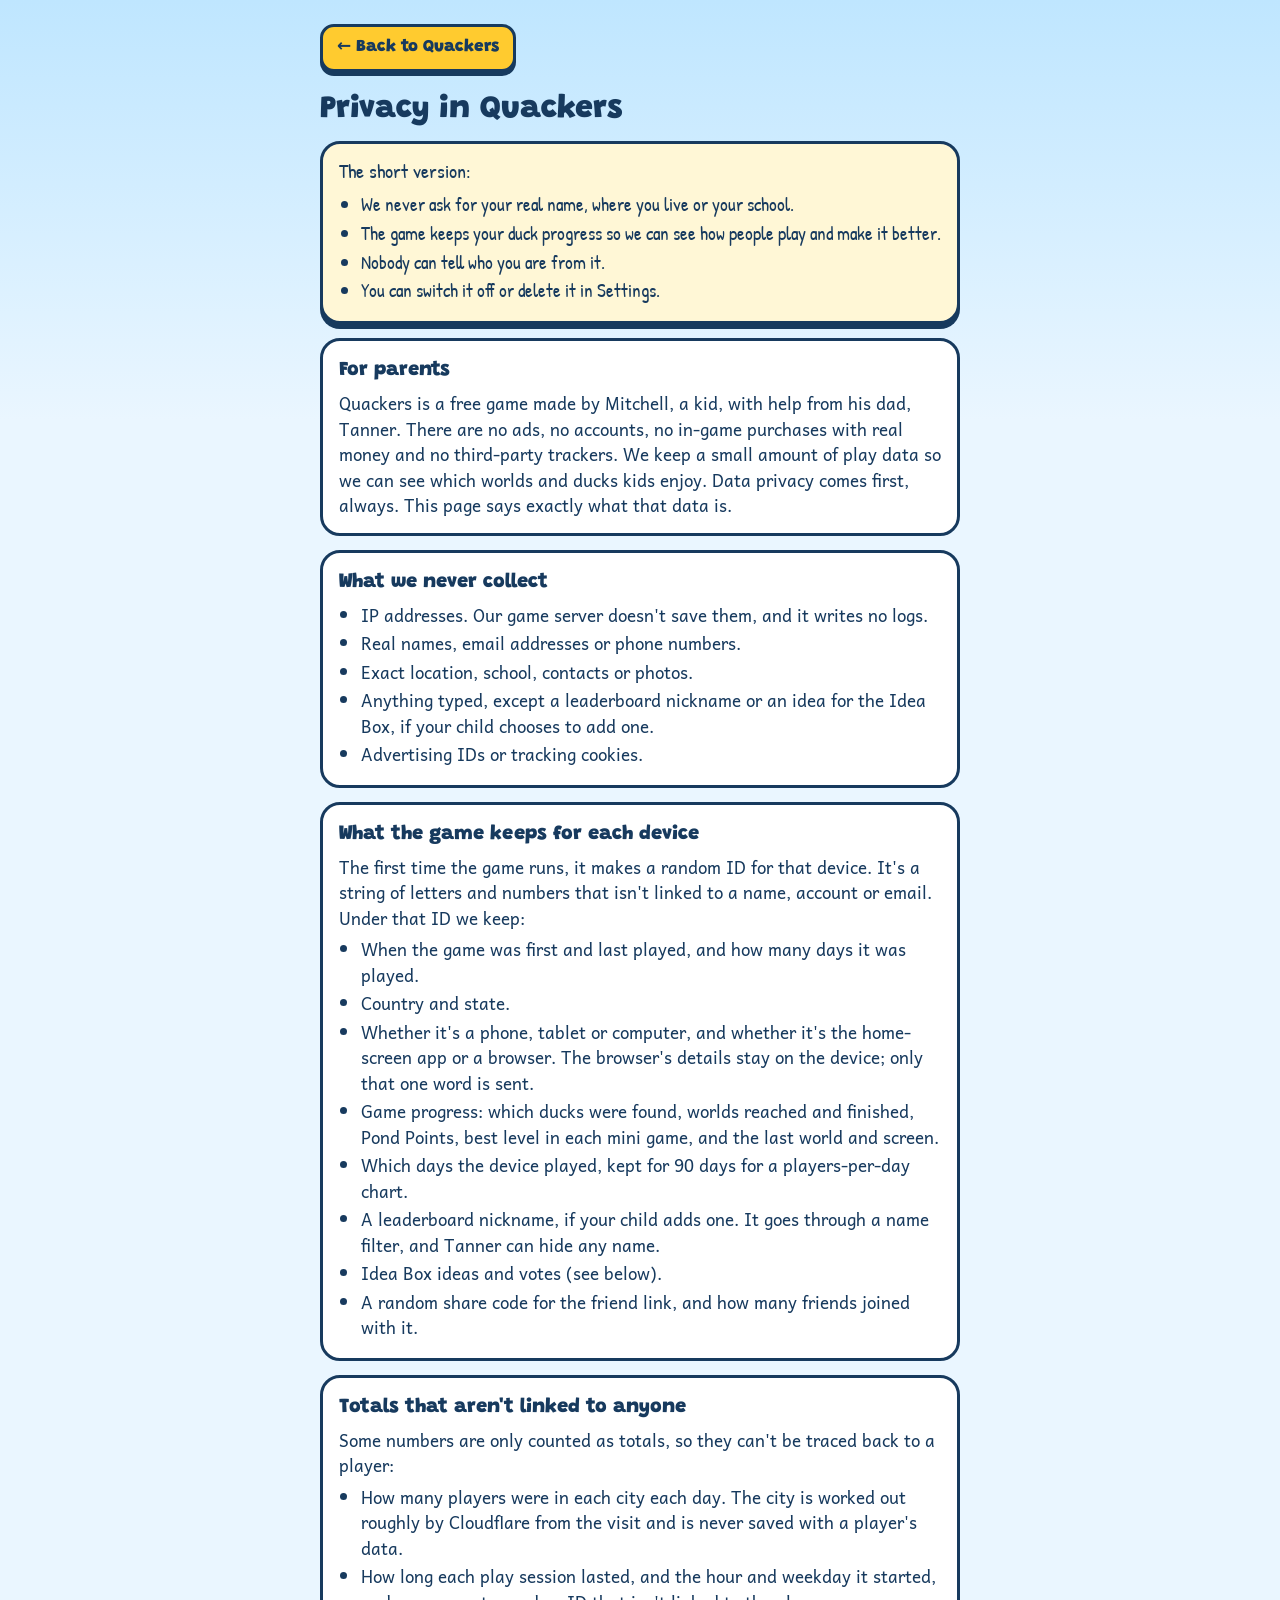
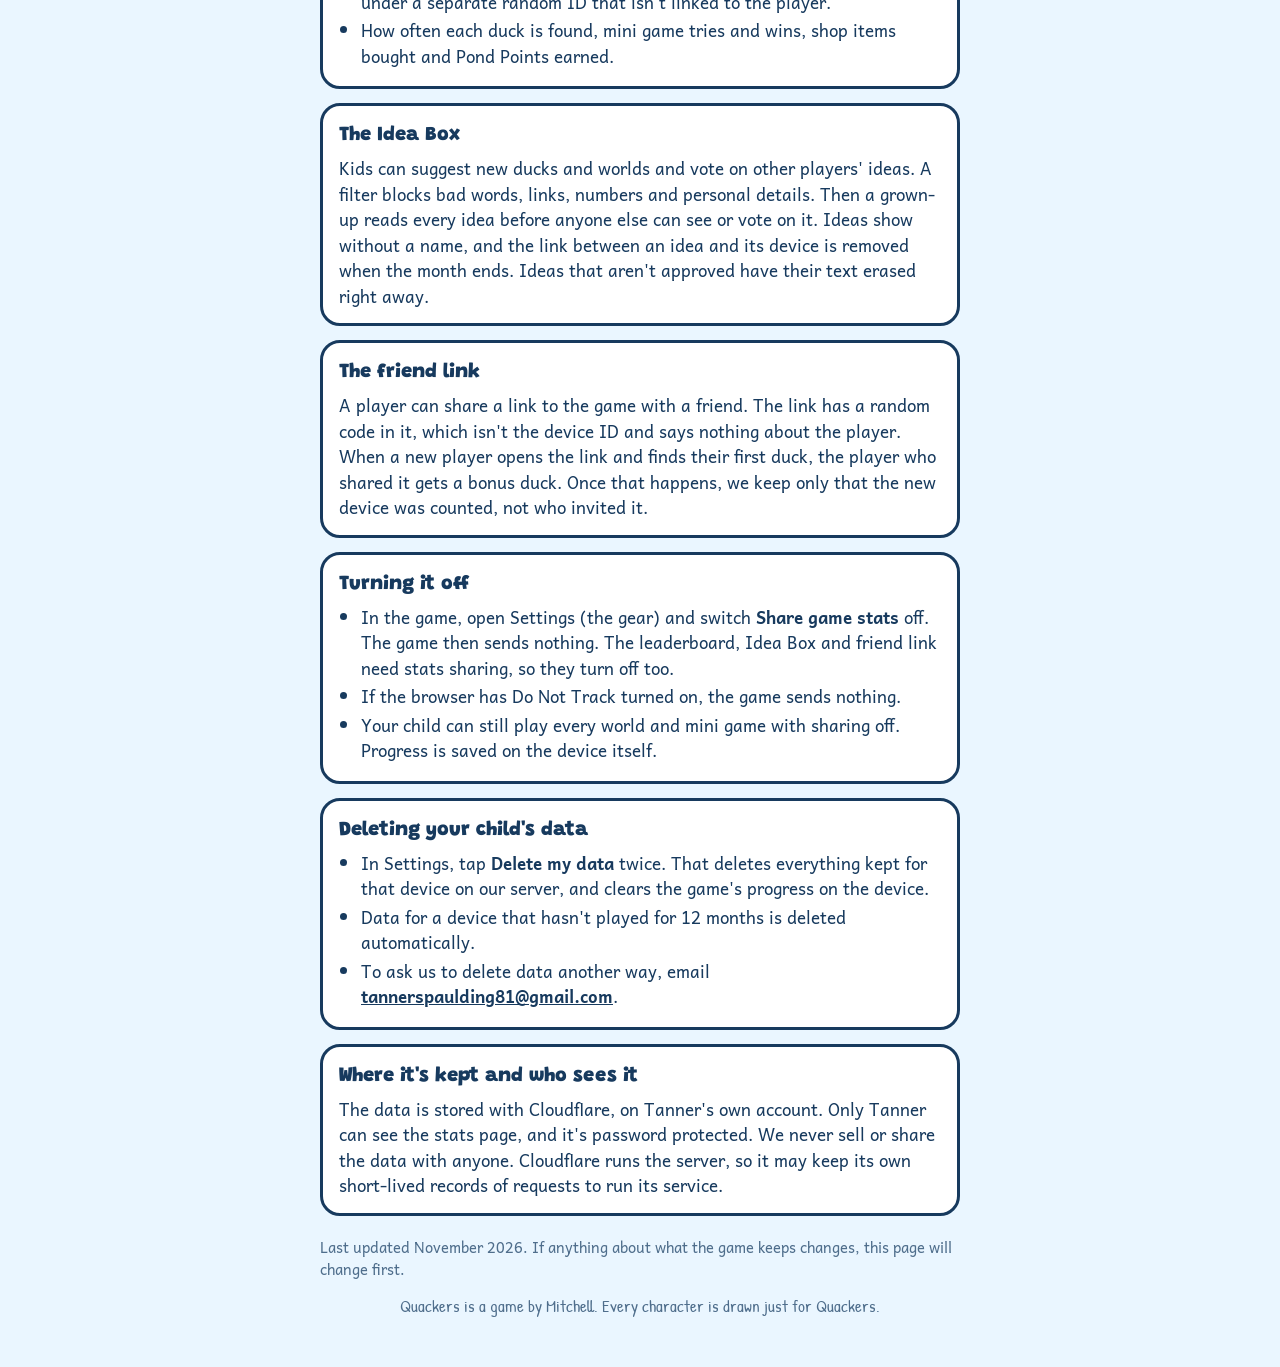
==== privacy/index.html @ 3803e524 "Idea box, friend link with share sheet, privacy page, special and holiday duck counters Co-Authored-" ====
<!doctype html>
<html lang="en">
<head>
<meta charset="utf-8">
<meta name="viewport" content="width=device-width, initial-scale=1, viewport-fit=cover">
<title>Quackers privacy</title>
<meta name="description" content="What the Quackers game keeps, what it never keeps, and how to delete it.">
<link rel="icon" href="/brand/quackers-icon.svg" type="image/svg+xml">
<link rel="preconnect" href="https://fonts.googleapis.com">
<link rel="preconnect" href="https://fonts.gstatic.com" crossorigin>
<link rel="stylesheet" href="https://fonts.googleapis.com/css2?family=Andika:wght@400;700&family=Grandstander:wght@800;900&family=Patrick+Hand&display=swap">
<style>
:root{--ink:#173A5E;--duck:#FFCB2F;--lily:#3FB86A;--dim:#4F6E8C;--sky-top:#BFE6FF;--sky-bot:#EAF6FF;--card:#FFFFFF;--text:#173A5E;--muted:#4F6E8C;--line:#173A5E;
  --display:"Grandstander","Arial Rounded MT Bold",system-ui,sans-serif;--body:"Andika","Trebuchet MS",system-ui,sans-serif;--note:"Patrick Hand","Comic Neue",cursive}
@media (prefers-color-scheme: dark){:root{--sky-top:#14314F;--sky-bot:#0D1F33;--card:#173352;--text:#EAF4FF;--muted:#9DB7D2;--line:#6F93B8;color-scheme:dark}}
*{box-sizing:border-box}
html{background:var(--sky-bot)}
body{margin:0;color:var(--text);font-family:var(--body);font-size:17px;line-height:1.5;background:linear-gradient(var(--sky-top) 0,var(--sky-bot) 420px) no-repeat,var(--sky-bot);
  padding:24px 16px 48px;padding:calc(24px + env(safe-area-inset-top,0px)) max(16px,env(safe-area-inset-right,0px)) 48px max(16px,env(safe-area-inset-left,0px))}
main{max-width:640px;margin:0 auto;display:flex;flex-direction:column;gap:14px}
.back{align-self:flex-start;display:inline-flex;align-items:center;gap:6px;font-family:var(--display);font-weight:900;color:var(--ink);background:var(--duck);border:3px solid var(--ink);border-radius:14px;padding:8px 14px;box-shadow:0 4px 0 var(--ink);text-decoration:none;min-height:44px}
h1{font-family:var(--display);font-weight:900;font-size:2rem;line-height:1.1;margin:6px 0 0}
h2{font-family:var(--display);font-weight:900;font-size:1.25rem;margin:0 0 6px}
.card{background:var(--card);border:3px solid var(--line);border-radius:20px;padding:14px 16px}
.kid{background:#FFF7D6;color:#173A5E;border-color:#173A5E;box-shadow:0 5px 0 #173A5E}
.kid p{font-family:var(--note);font-size:1.25rem;line-height:1.3;margin:0}
.kid ul{margin:8px 0 0;padding-left:22px;font-family:var(--note);font-size:1.2rem;line-height:1.35}
ul{margin:6px 0 0;padding-left:22px}
li{margin:3px 0}
p{margin:6px 0 0}
.card>p:first-of-type,.card>h2+p{margin-top:0}
.small{font-size:.92rem;color:var(--muted)}
.mail{color:inherit;font-weight:700;text-decoration:underline;overflow-wrap:anywhere}
.ask{background:#FFE9C7;color:#173A5E;border:2px dashed #C9761C;border-radius:10px;padding:1px 6px;font-weight:700}
footer{text-align:center;font-family:var(--note);font-size:1.05rem;color:var(--muted)}
</style>
</head>
<body>
<main>
<a class="back" href="/">&larr; Back to Quackers</a>
<h1>Privacy in Quackers</h1>

<section class="card kid" aria-label="The short version for kids">
<p>The short version:</p>
<ul>
<li>We never ask for your real name, where you live or your school.</li>
<li>The game keeps your duck progress so we can see how people play and make it better.</li>
<li>Nobody can tell who you are from it.</li>
<li>You can switch it off or delete it in Settings.</li>
</ul>
</section>

<section class="card">
<h2>For parents</h2>
<p>Quackers is a free game made by Mitchell, a kid, with help from his dad, Tanner. There are no ads, no accounts, no in-game purchases with real money and no third-party trackers. We keep a small amount of play data so we can see which worlds and ducks kids enjoy. Data privacy comes first, always. This page says exactly what that data is.</p>
</section>

<section class="card">
<h2>What we never collect</h2>
<ul>
<li>IP addresses. Our game server doesn't save them, and it writes no logs.</li>
<li>Real names, email addresses or phone numbers.</li>
<li>Exact location, school, contacts or photos.</li>
<li>Anything typed, except a leaderboard nickname or an idea for the Idea Box, if your child chooses to add one.</li>
<li>Advertising IDs or tracking cookies.</li>
</ul>
</section>

<section class="card">
<h2>What the game keeps for each device</h2>
<p>The first time the game runs, it makes a random ID for that device. It's a string of letters and numbers that isn't linked to a name, account or email. Under that ID we keep:</p>
<ul>
<li>When the game was first and last played, and how many days it was played.</li>
<li>Country and state.</li>
<li>Whether it's a phone, tablet or computer, and whether it's the home-screen app or a browser. The browser's details stay on the device; only that one word is sent.</li>
<li>Game progress: which ducks were found, worlds reached and finished, Pond Points, best level in each mini game, and the last world and screen.</li>
<li>Which days the device played, kept for 90 days for a players-per-day chart.</li>
<li>A leaderboard nickname, if your child adds one. It goes through a name filter, and Tanner can hide any name.</li>
<li>Idea Box ideas and votes (see below).</li>
<li>A random share code for the friend link, and how many friends joined with it.</li>
</ul>
</section>

<section class="card">
<h2>Totals that aren't linked to anyone</h2>
<p>Some numbers are only counted as totals, so they can't be traced back to a player:</p>
<ul>
<li>How many players were in each city each day. The city is worked out roughly by Cloudflare from the visit and is never saved with a player's data.</li>
<li>How long each play session lasted, and the hour and weekday it started, under a separate random ID that isn't linked to the player.</li>
<li>How often each duck is found, mini game tries and wins, shop items bought and Pond Points earned.</li>
</ul>
</section>

<section class="card">
<h2>The Idea Box</h2>
<p>Kids can suggest new ducks and worlds and vote on other players' ideas. A filter blocks bad words, links, numbers and personal details. Then a grown-up reads every idea before anyone else can see or vote on it. Ideas show without a name, and the link between an idea and its device is removed when the month ends. Ideas that aren't approved have their text erased right away.</p>
</section>

<section class="card">
<h2>The friend link</h2>
<p>A player can share a link to the game with a friend. The link has a random code in it, which isn't the device ID and says nothing about the player. When a new player opens the link and finds their first duck, the player who shared it gets a bonus duck. Once that happens, we keep only that the new device was counted, not who invited it.</p>
</section>

<section class="card">
<h2>Turning it off</h2>
<ul>
<li>In the game, open Settings (the gear) and switch <b>Share game stats</b> off. The game then sends nothing. The leaderboard, Idea Box and friend link need stats sharing, so they turn off too.</li>
<li>If the browser has Do Not Track turned on, the game sends nothing.</li>
<li>Your child can still play every world and mini game with sharing off. Progress is saved on the device itself.</li>
</ul>
</section>

<section class="card">
<h2>Deleting your child's data</h2>
<ul>
<li>In Settings, tap <b>Delete my data</b> twice. That deletes everything kept for that device on our server, and clears the game's progress on the device.</li>
<li>Data for a device that hasn't played for 12 months is deleted automatically.</li>
<li>To ask us to delete data another way, email <!-- Parent contact email: change it here only. --><a class="mail" href="mailto:tannerspaulding81@gmail.com?subject=Quackers%20data">tannerspaulding81@gmail.com</a>.</li>
</ul>
</section>

<section class="card">
<h2>Where it's kept and who sees it</h2>
<p>The data is stored with Cloudflare, on Tanner's own account. Only Tanner can see the stats page, and it's password protected. We never sell or share the data with anyone. Cloudflare runs the server, so it may keep its own short-lived records of requests to run its service.</p>
</section>

<p class="small">Last updated November 2026. If anything about what the game keeps changes, this page will change first.</p>
<footer>Quackers is a game by Mitchell. Every character is drawn just for Quackers.</footer>
</main>
</body>
</html>
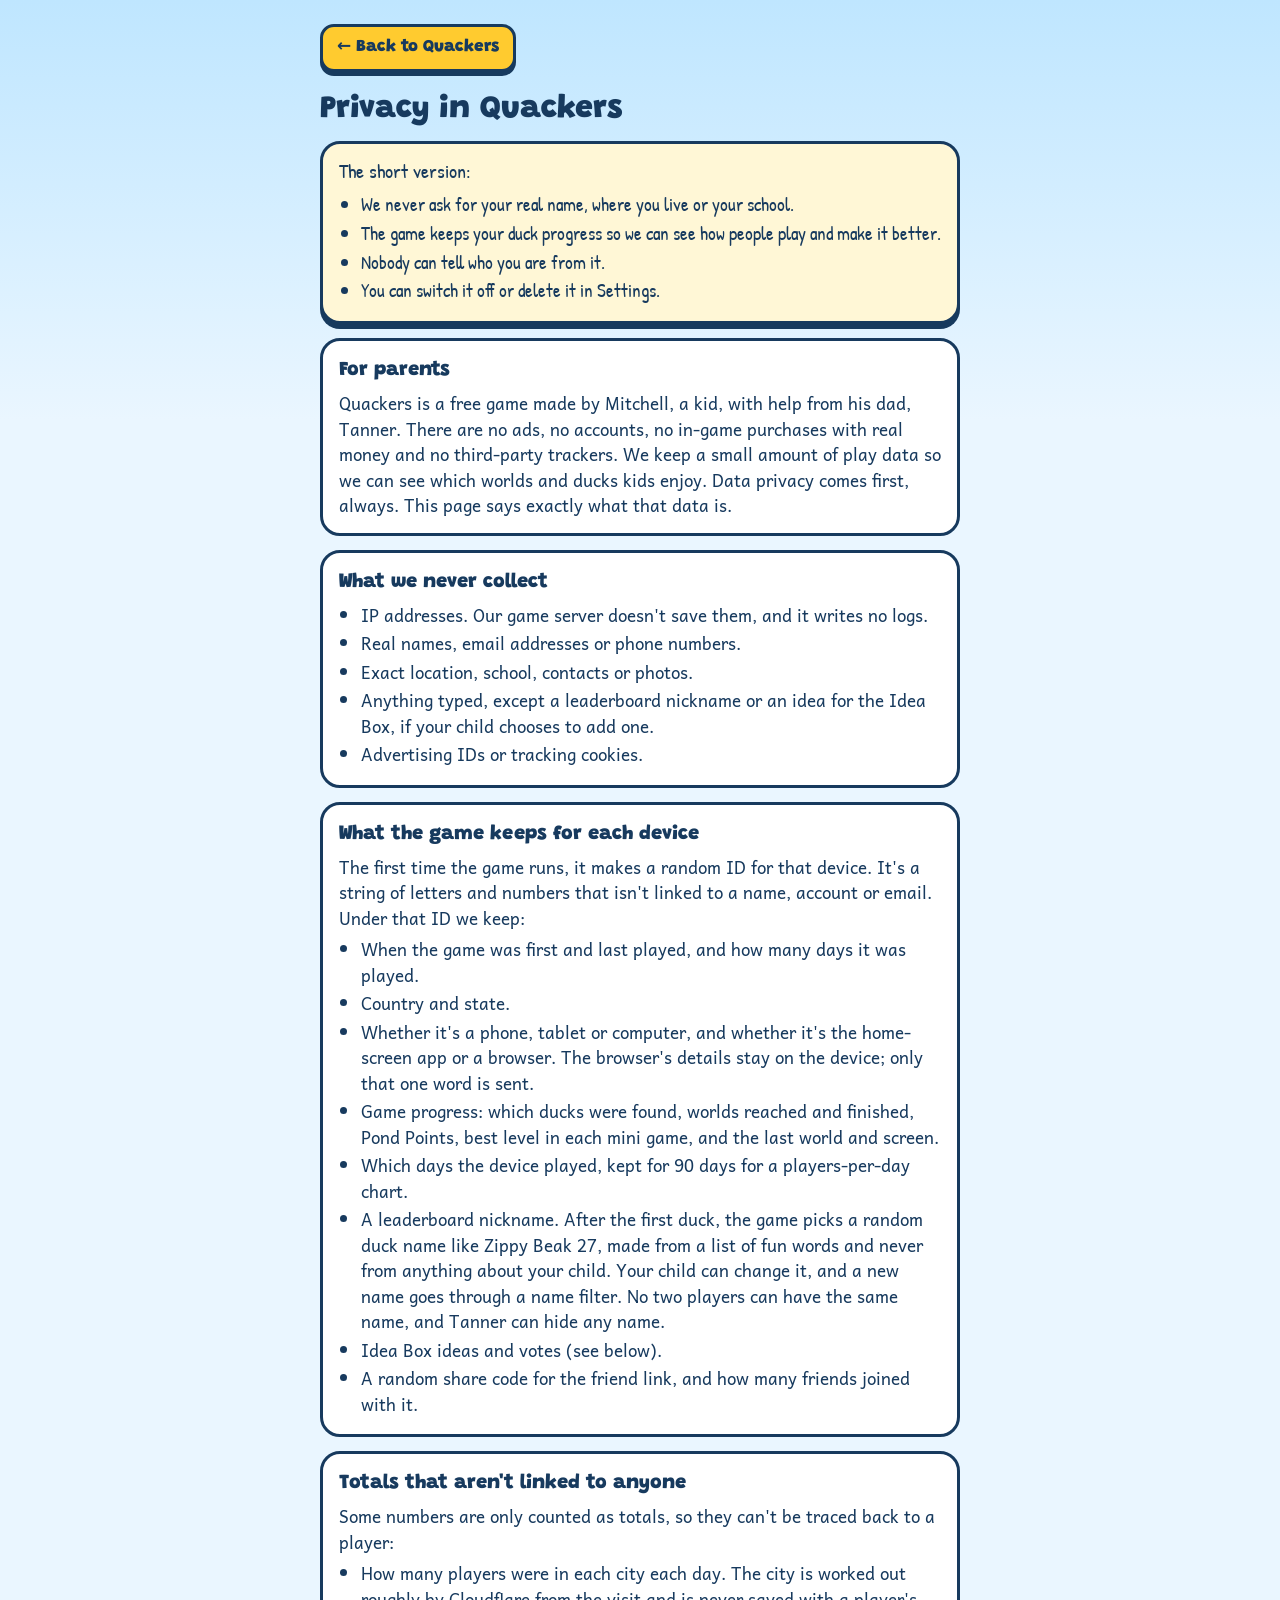
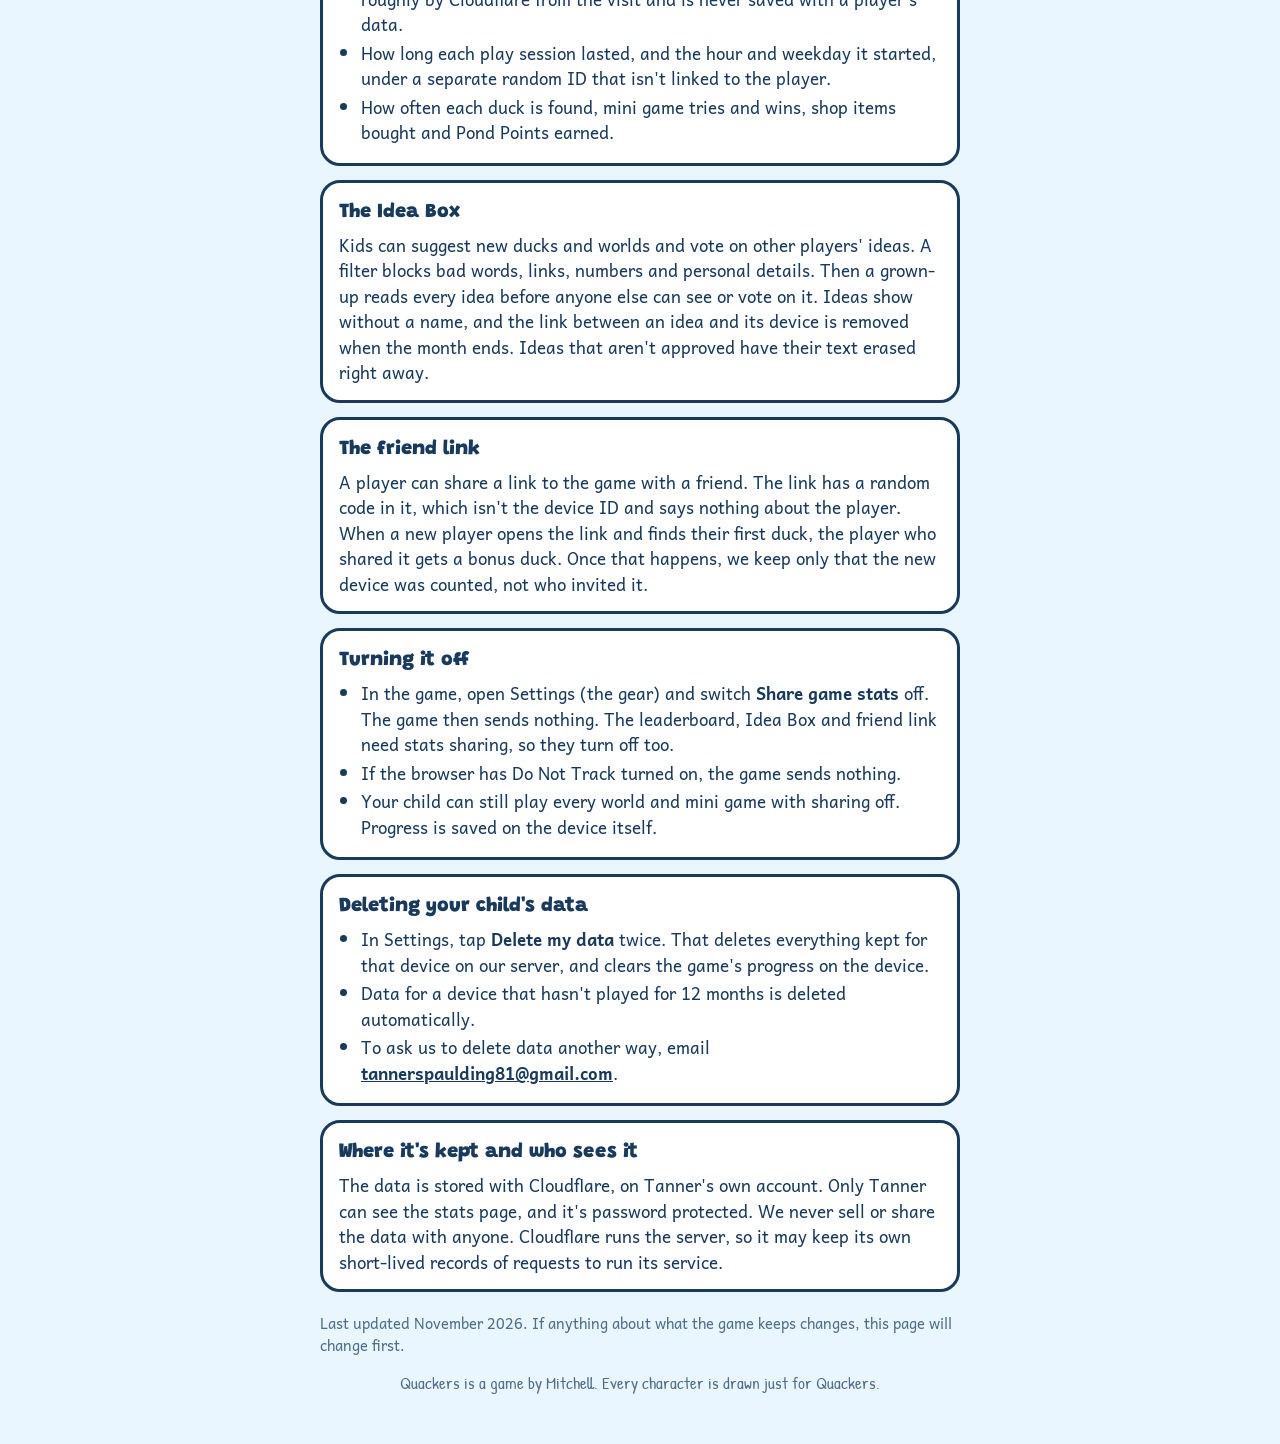
==== commit 471c85ec: "Slim home header, holiday pop-up, Top Ducks auto names and top 25, fail-quietly stats - Duck, specia" ====
--- a/privacy/index.html
+++ b/privacy/index.html
@@ -75,7 +75,7 @@
 <li>Whether it's a phone, tablet or computer, and whether it's the home-screen app or a browser. The browser's details stay on the device; only that one word is sent.</li>
 <li>Game progress: which ducks were found, worlds reached and finished, Pond Points, best level in each mini game, and the last world and screen.</li>
 <li>Which days the device played, kept for 90 days for a players-per-day chart.</li>
-<li>A leaderboard nickname, if your child adds one. It goes through a name filter, and Tanner can hide any name.</li>
+<li>A leaderboard nickname. After the first duck, the game picks a random duck name like Zippy Beak 27, made from a list of fun words and never from anything about your child. Your child can change it, and a new name goes through a name filter. No two players can have the same name, and Tanner can hide any name.</li>
 <li>Idea Box ideas and votes (see below).</li>
 <li>A random share code for the friend link, and how many friends joined with it.</li>
 </ul>
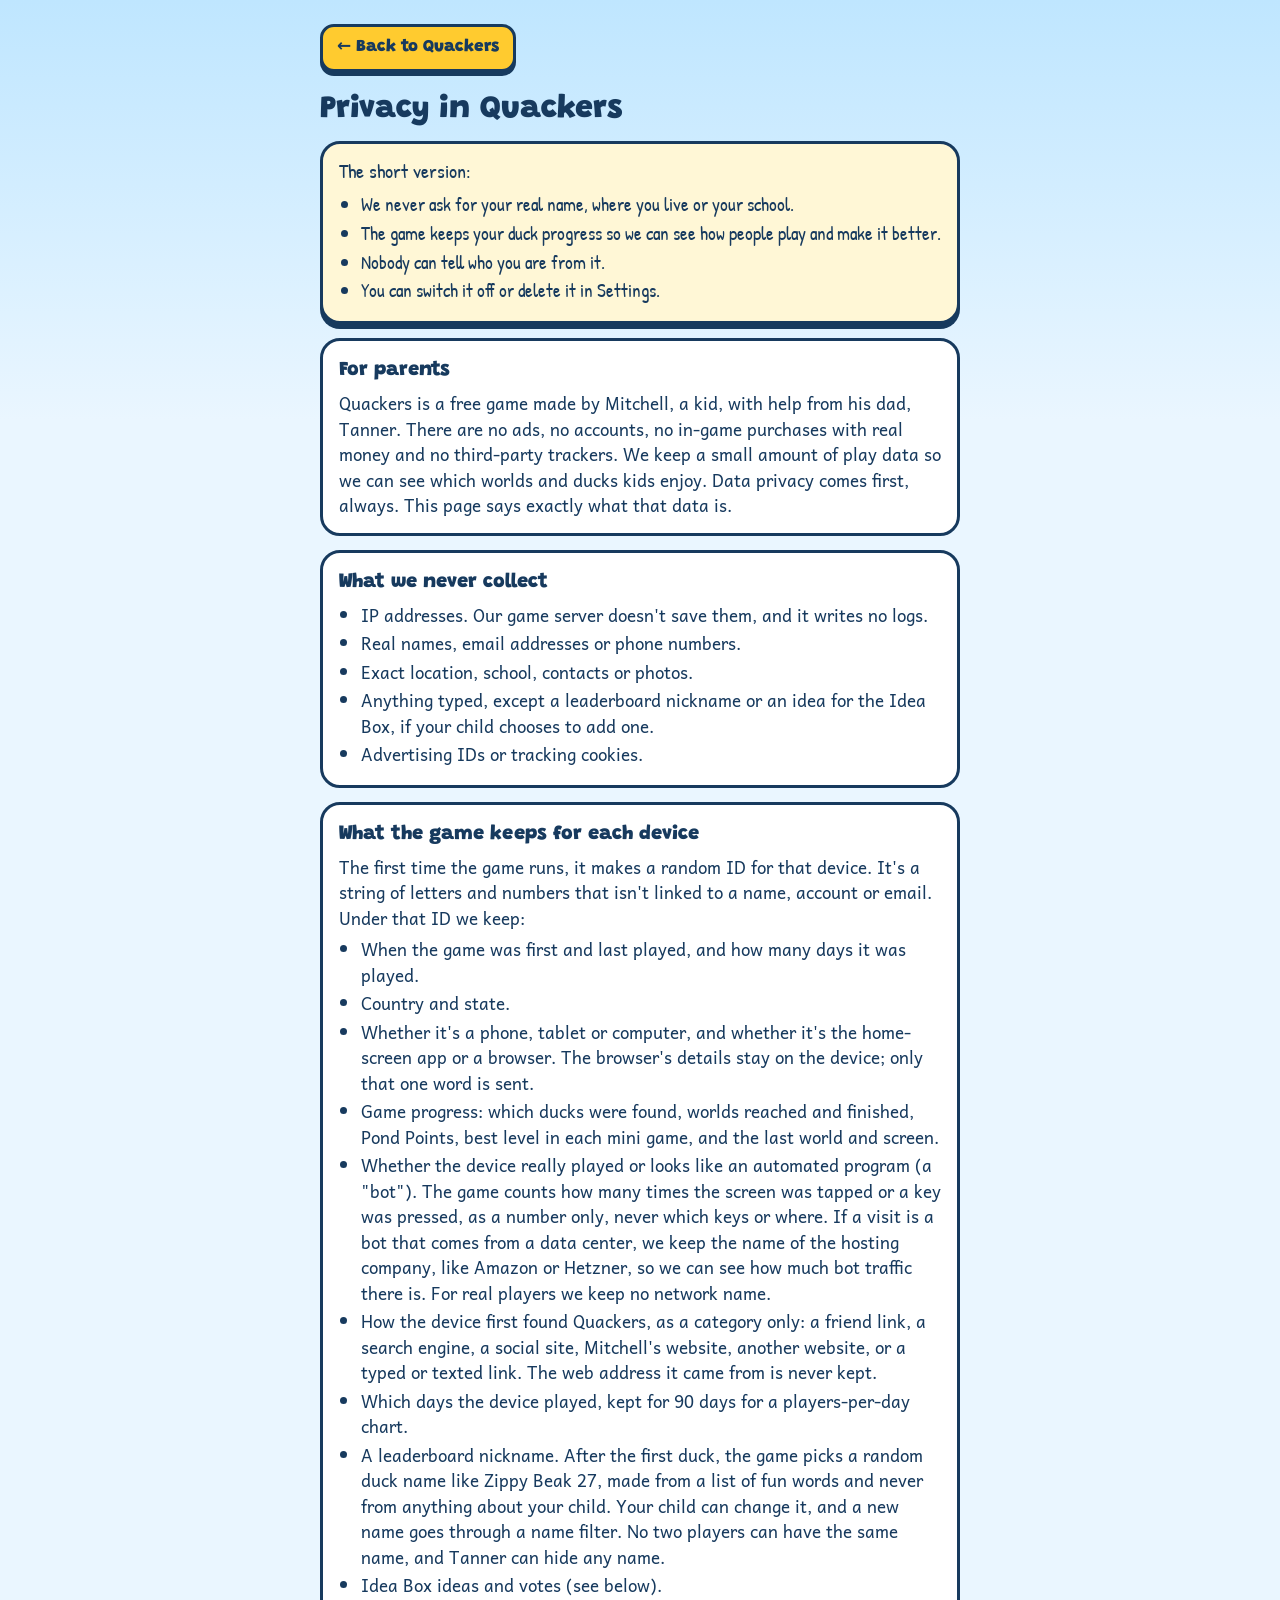
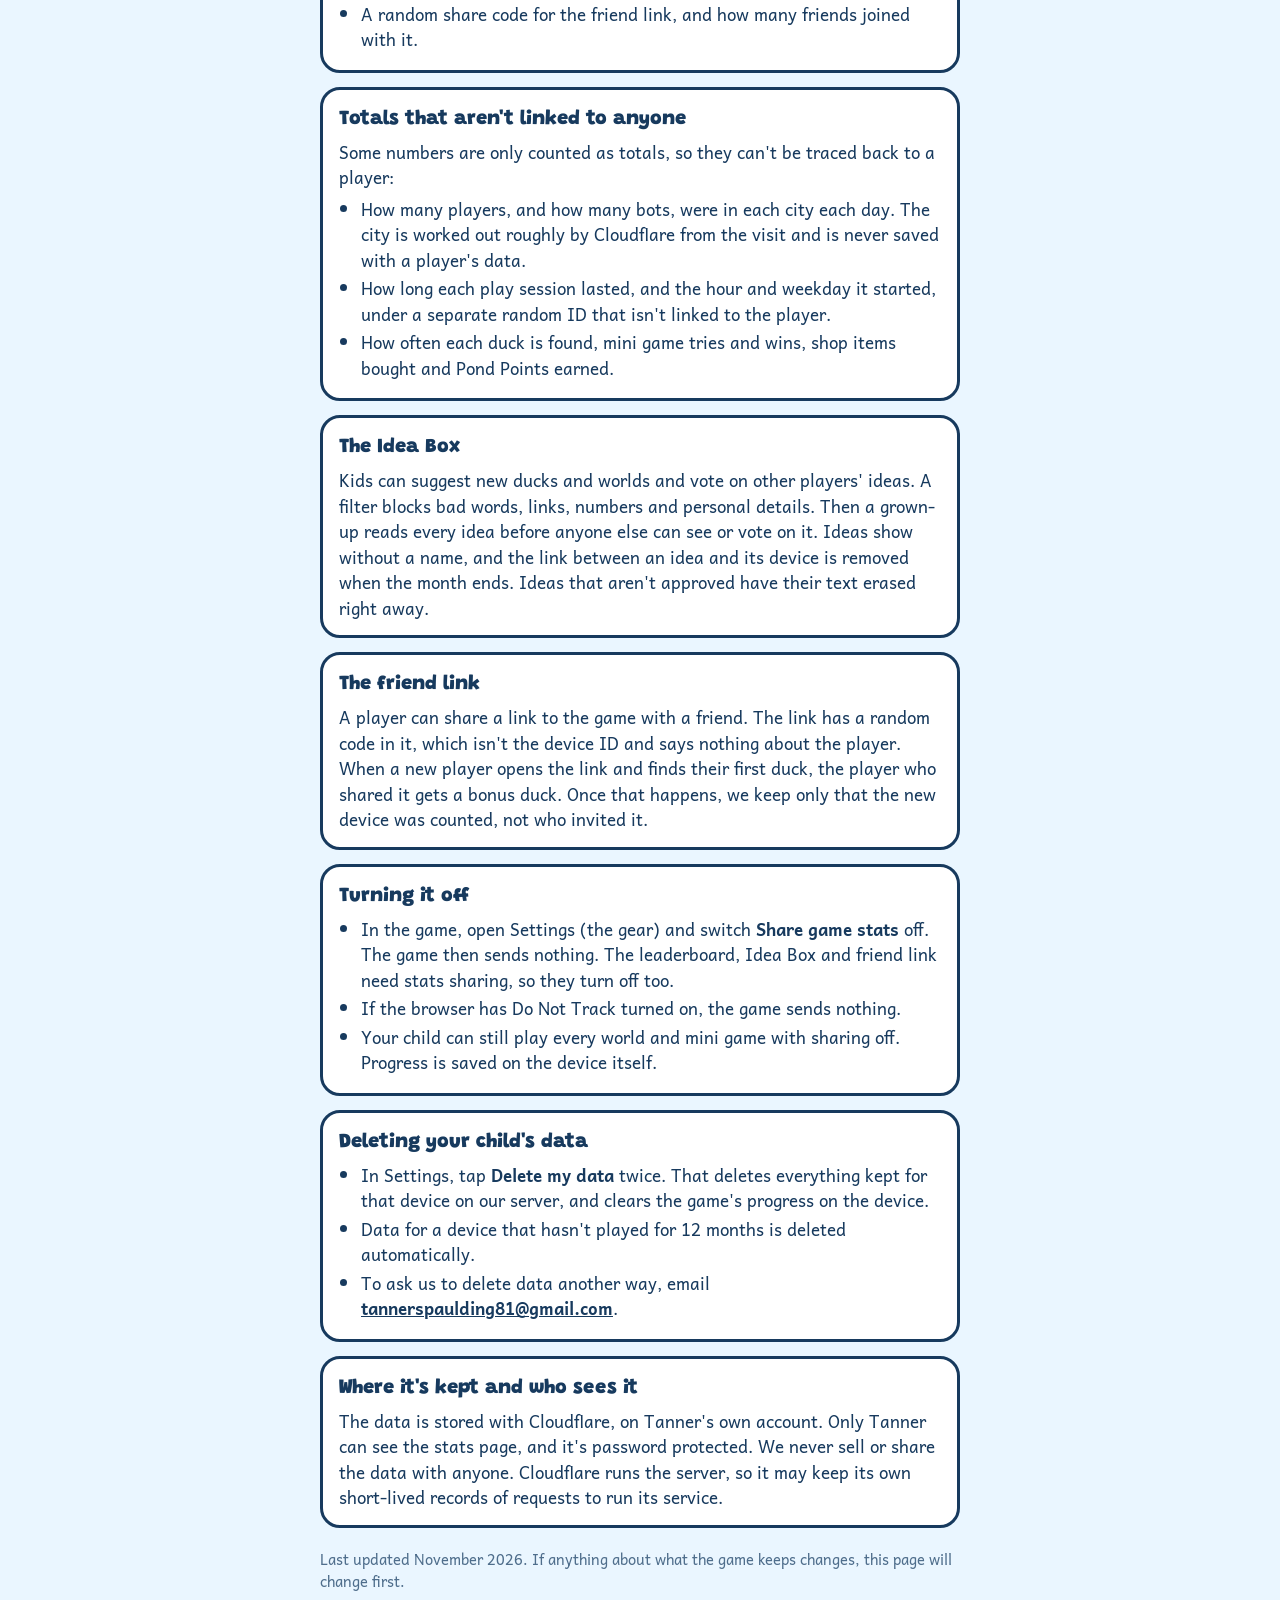
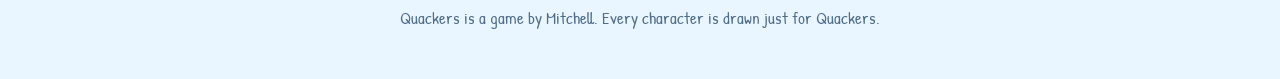
==== commit 2cdc16cc: "Stats: tell real players from bots and record how visits arrive Sends a tap and key count (number on" ====
--- a/privacy/index.html
+++ b/privacy/index.html
@@ -74,6 +74,8 @@
 <li>Country and state.</li>
 <li>Whether it's a phone, tablet or computer, and whether it's the home-screen app or a browser. The browser's details stay on the device; only that one word is sent.</li>
 <li>Game progress: which ducks were found, worlds reached and finished, Pond Points, best level in each mini game, and the last world and screen.</li>
+<li>Whether the device really played or looks like an automated program (a "bot"). The game counts how many times the screen was tapped or a key was pressed, as a number only, never which keys or where. If a visit is a bot that comes from a data center, we keep the name of the hosting company, like Amazon or Hetzner, so we can see how much bot traffic there is. For real players we keep no network name.</li>
+<li>How the device first found Quackers, as a category only: a friend link, a search engine, a social site, Mitchell's website, another website, or a typed or texted link. The web address it came from is never kept.</li>
 <li>Which days the device played, kept for 90 days for a players-per-day chart.</li>
 <li>A leaderboard nickname. After the first duck, the game picks a random duck name like Zippy Beak 27, made from a list of fun words and never from anything about your child. Your child can change it, and a new name goes through a name filter. No two players can have the same name, and Tanner can hide any name.</li>
 <li>Idea Box ideas and votes (see below).</li>
@@ -85,7 +87,7 @@
 <h2>Totals that aren't linked to anyone</h2>
 <p>Some numbers are only counted as totals, so they can't be traced back to a player:</p>
 <ul>
-<li>How many players were in each city each day. The city is worked out roughly by Cloudflare from the visit and is never saved with a player's data.</li>
+<li>How many players, and how many bots, were in each city each day. The city is worked out roughly by Cloudflare from the visit and is never saved with a player's data.</li>
 <li>How long each play session lasted, and the hour and weekday it started, under a separate random ID that isn't linked to the player.</li>
 <li>How often each duck is found, mini game tries and wins, shop items bought and Pond Points earned.</li>
 </ul>
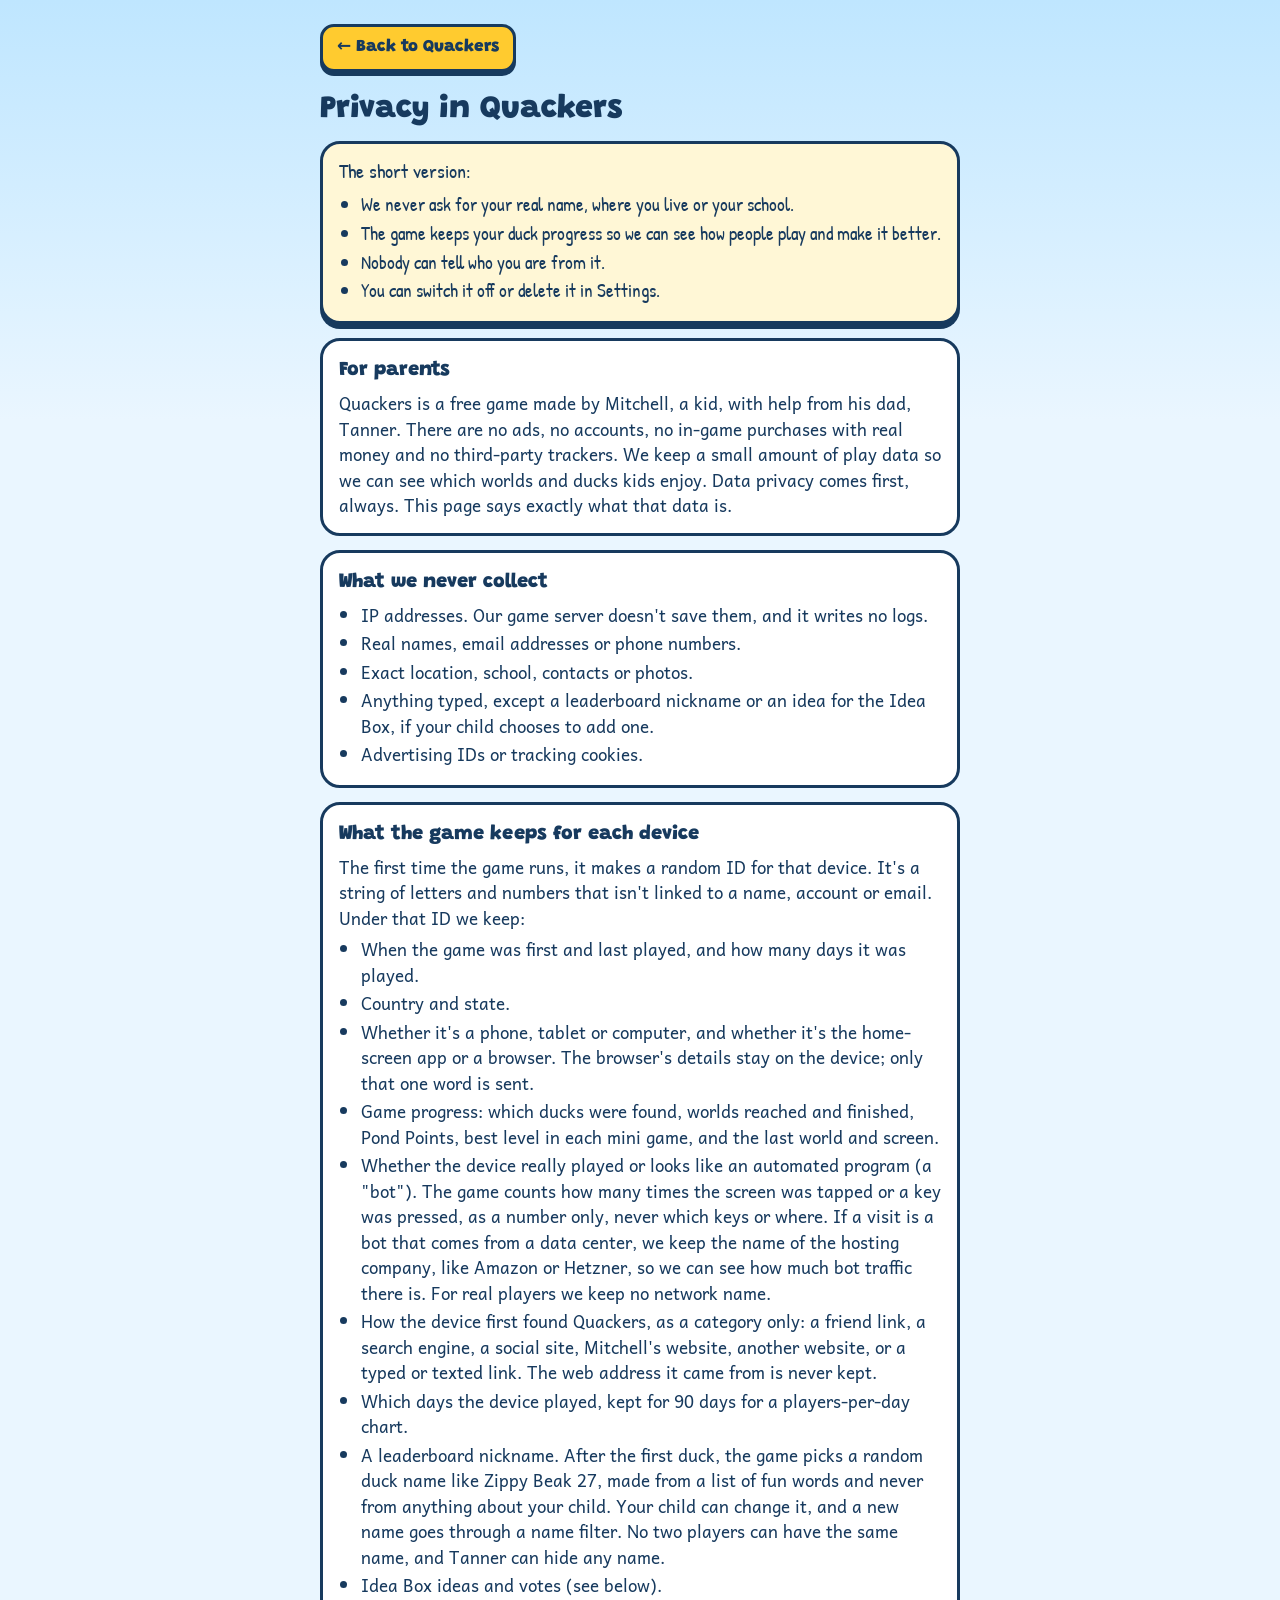
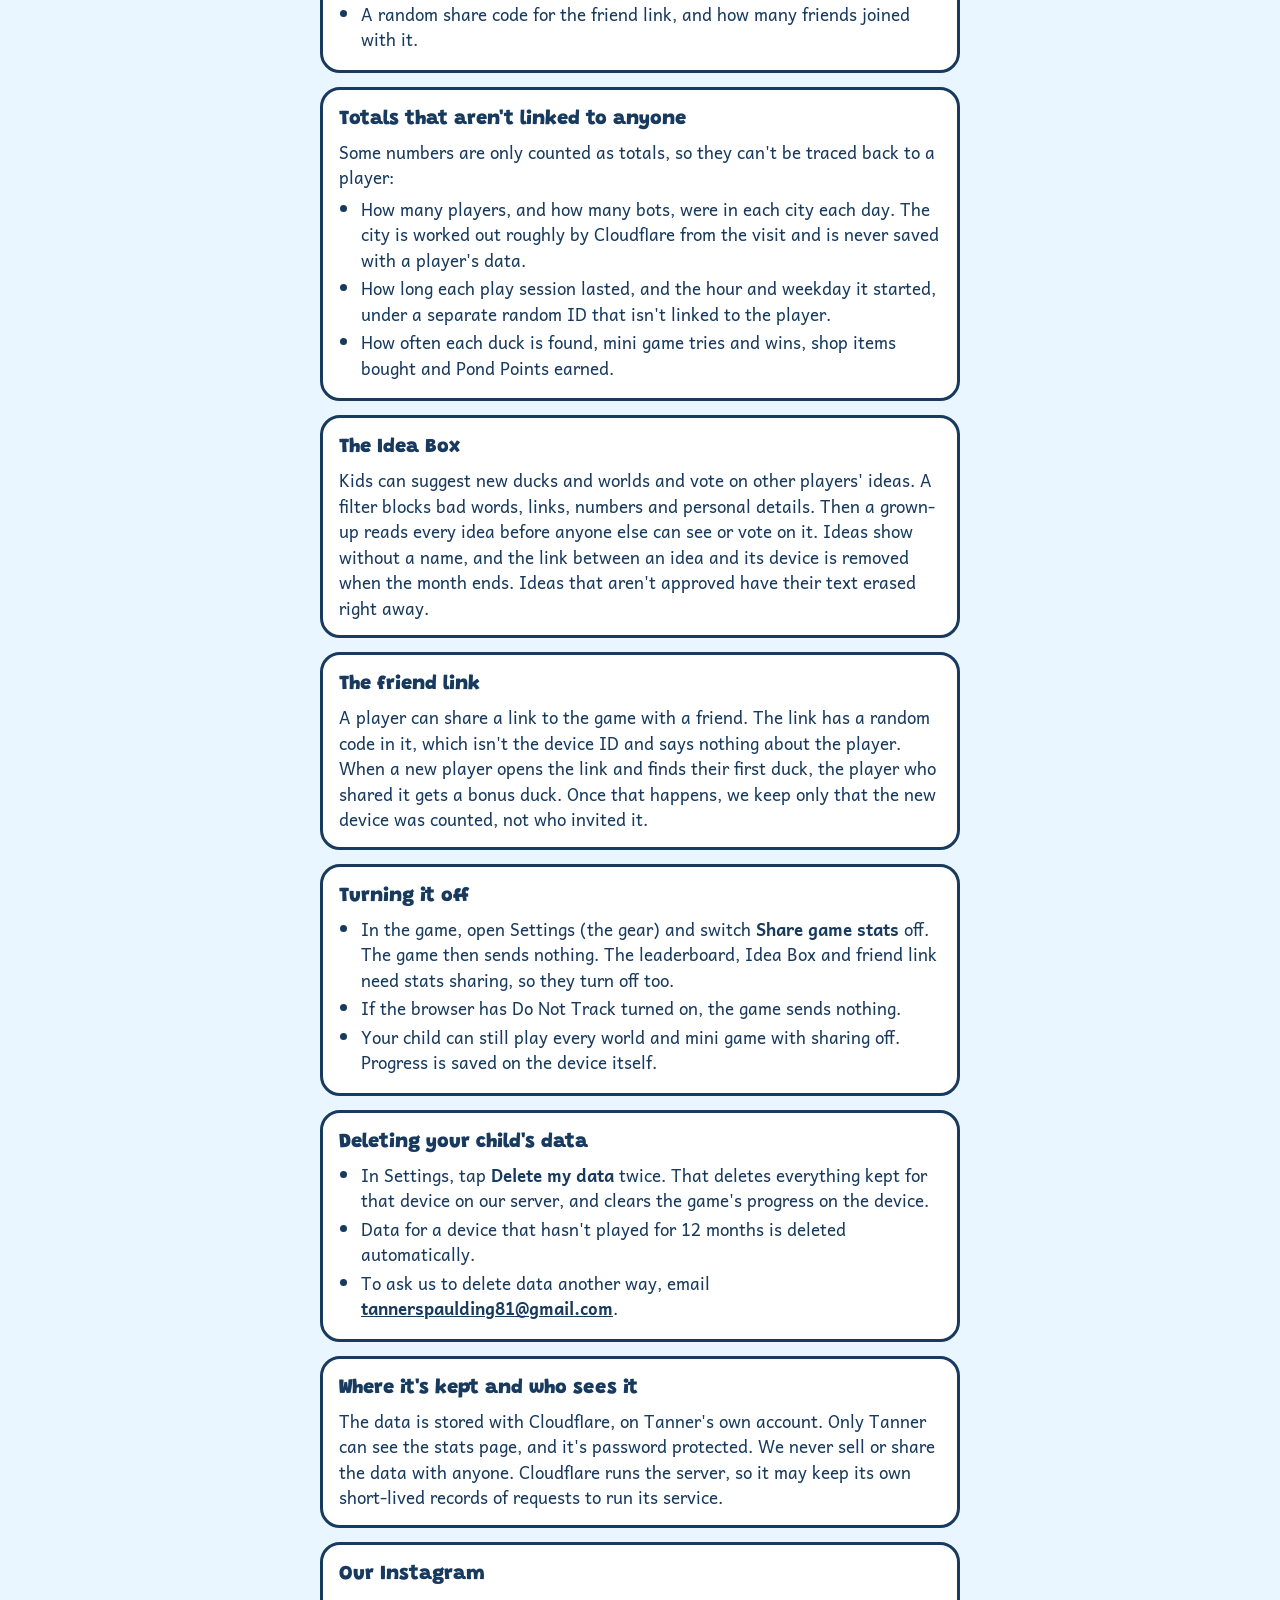
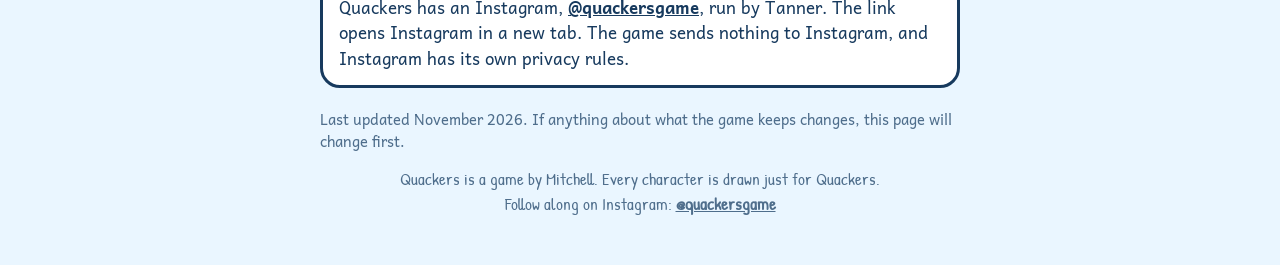
==== commit c4a7be3f: "Link the @quackersgame Instagram from the home footer, Settings and the privacy page Co-Authored-By:" ====
--- a/privacy/index.html
+++ b/privacy/index.html
@@ -126,8 +126,13 @@
 <p>The data is stored with Cloudflare, on Tanner's own account. Only Tanner can see the stats page, and it's password protected. We never sell or share the data with anyone. Cloudflare runs the server, so it may keep its own short-lived records of requests to run its service.</p>
 </section>
 
+<section class="card">
+<h2>Our Instagram</h2>
+<p>Quackers has an Instagram, <a class="mail" href="https://www.instagram.com/quackersgame/" target="_blank" rel="noopener noreferrer">@quackersgame</a>, run by Tanner. The link opens Instagram in a new tab. The game sends nothing to Instagram, and Instagram has its own privacy rules.</p>
+</section>
+
 <p class="small">Last updated November 2026. If anything about what the game keeps changes, this page will change first.</p>
-<footer>Quackers is a game by Mitchell. Every character is drawn just for Quackers.</footer>
+<footer>Quackers is a game by Mitchell. Every character is drawn just for Quackers.<br>Follow along on Instagram: <a class="mail" href="https://www.instagram.com/quackersgame/" target="_blank" rel="noopener noreferrer">@quackersgame</a></footer>
 </main>
 </body>
 </html>
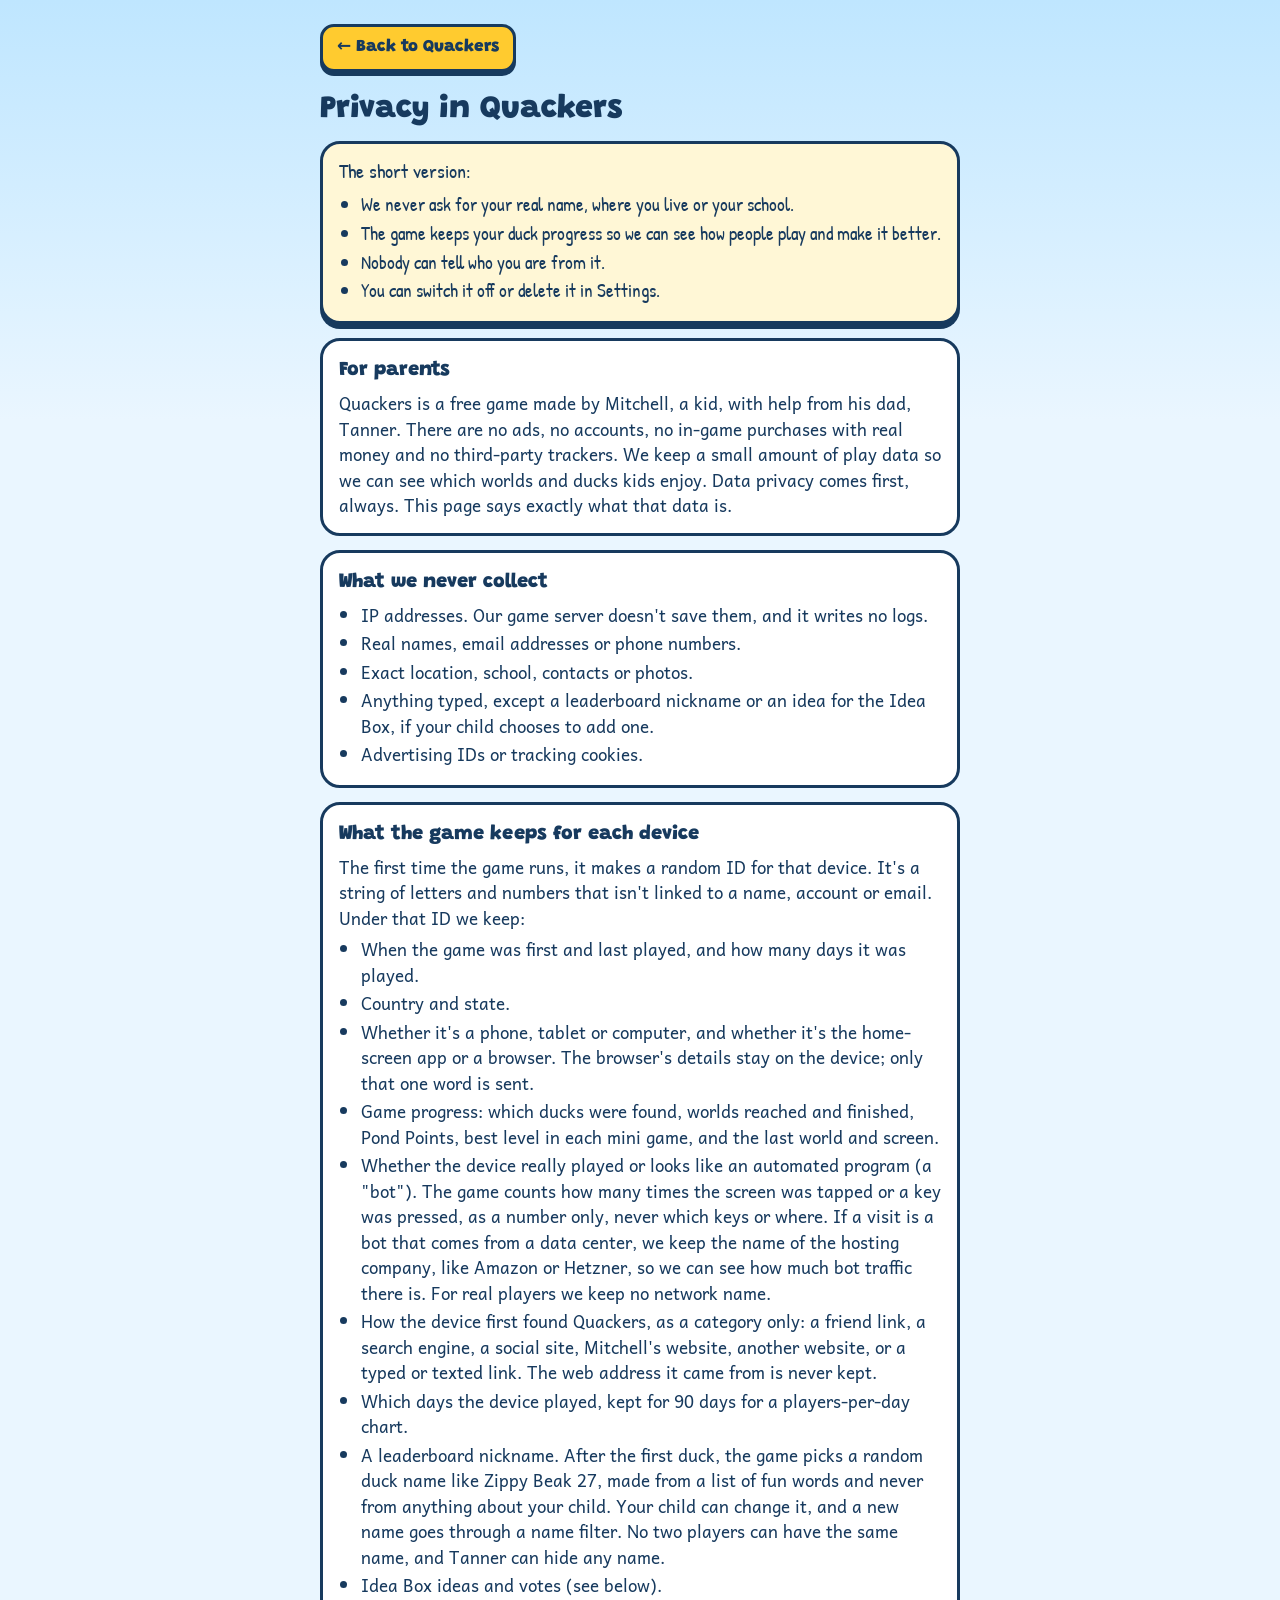
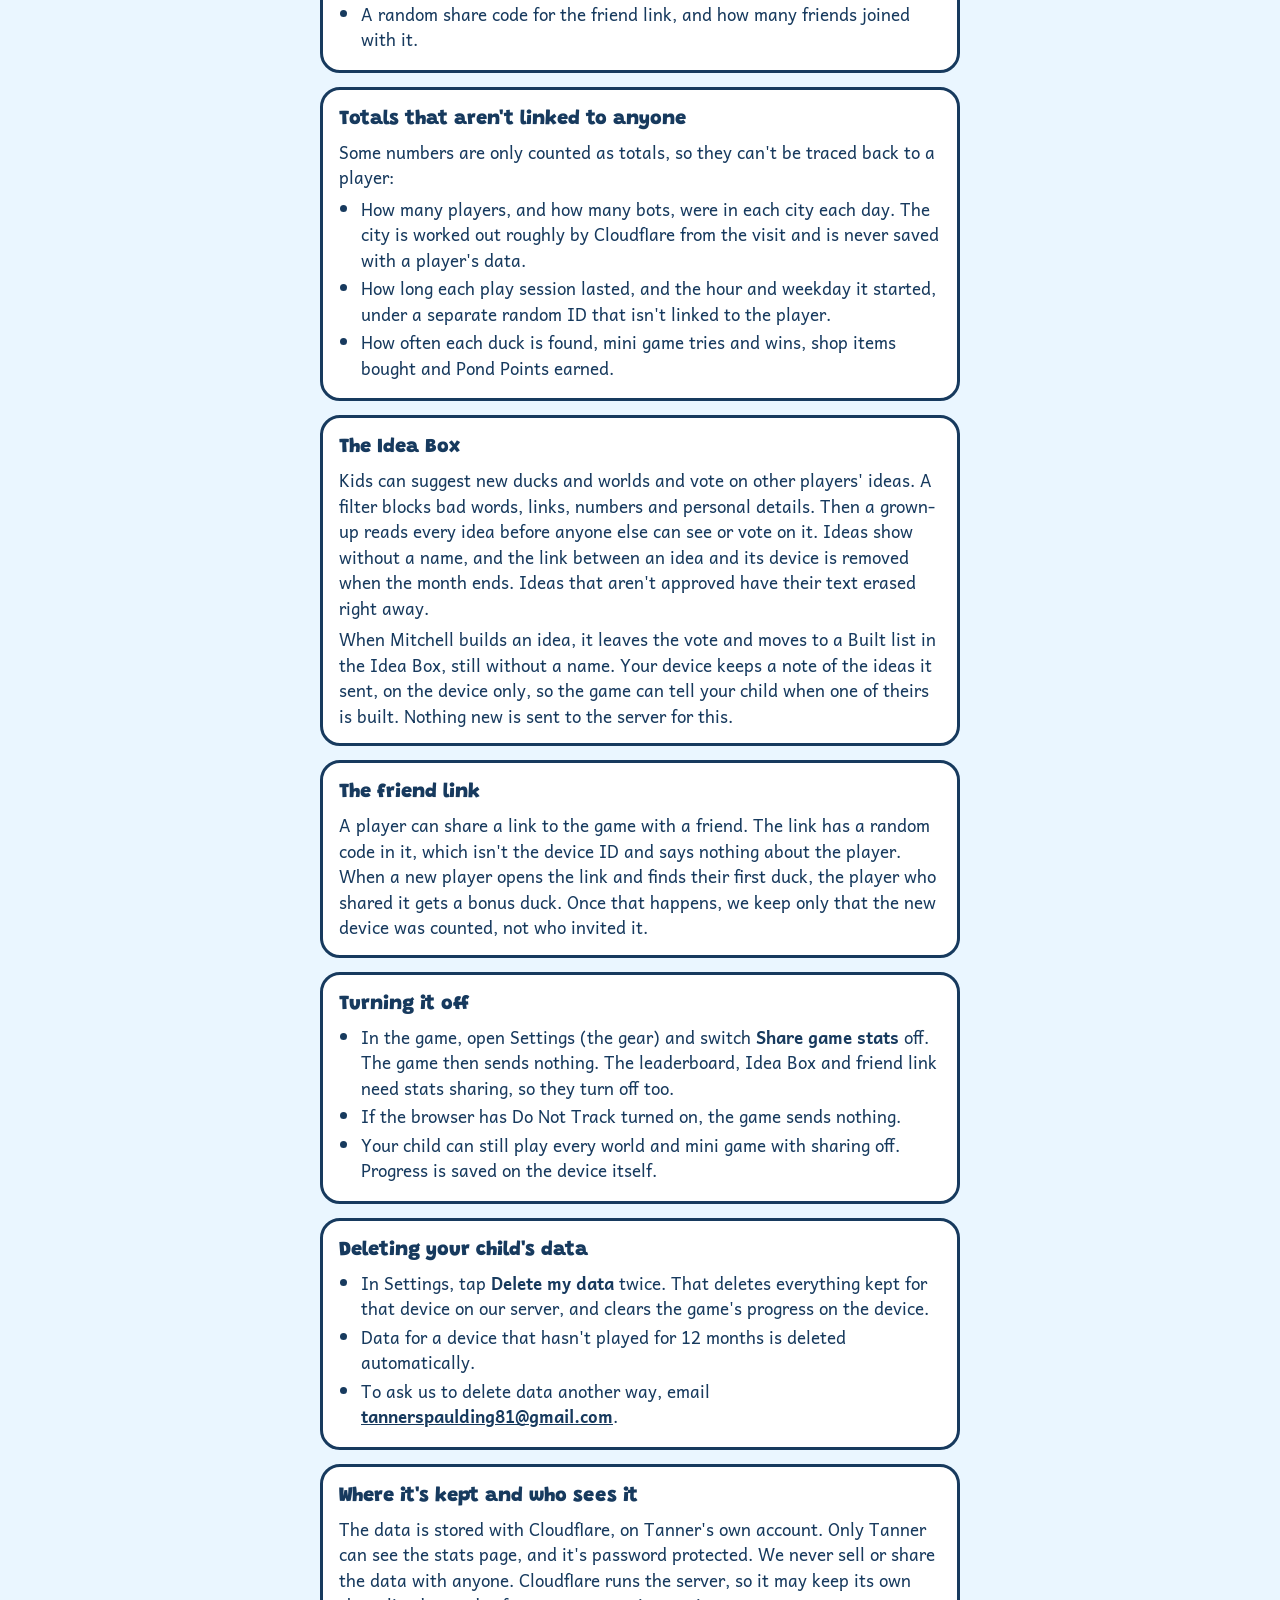
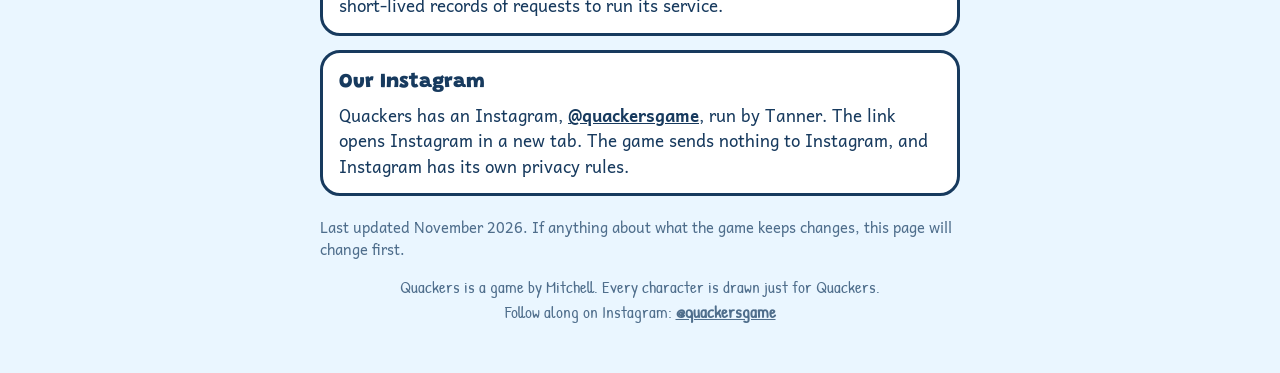
==== commit ac0cdc6d: "Idea Box: built ideas leave the vote, show in a Built list, and tell the device that sent them Co-Au" ====
--- a/privacy/index.html
+++ b/privacy/index.html
@@ -96,6 +96,7 @@
 <section class="card">
 <h2>The Idea Box</h2>
 <p>Kids can suggest new ducks and worlds and vote on other players' ideas. A filter blocks bad words, links, numbers and personal details. Then a grown-up reads every idea before anyone else can see or vote on it. Ideas show without a name, and the link between an idea and its device is removed when the month ends. Ideas that aren't approved have their text erased right away.</p>
+<p>When Mitchell builds an idea, it leaves the vote and moves to a Built list in the Idea Box, still without a name. Your device keeps a note of the ideas it sent, on the device only, so the game can tell your child when one of theirs is built. Nothing new is sent to the server for this.</p>
 </section>
 
 <section class="card">
